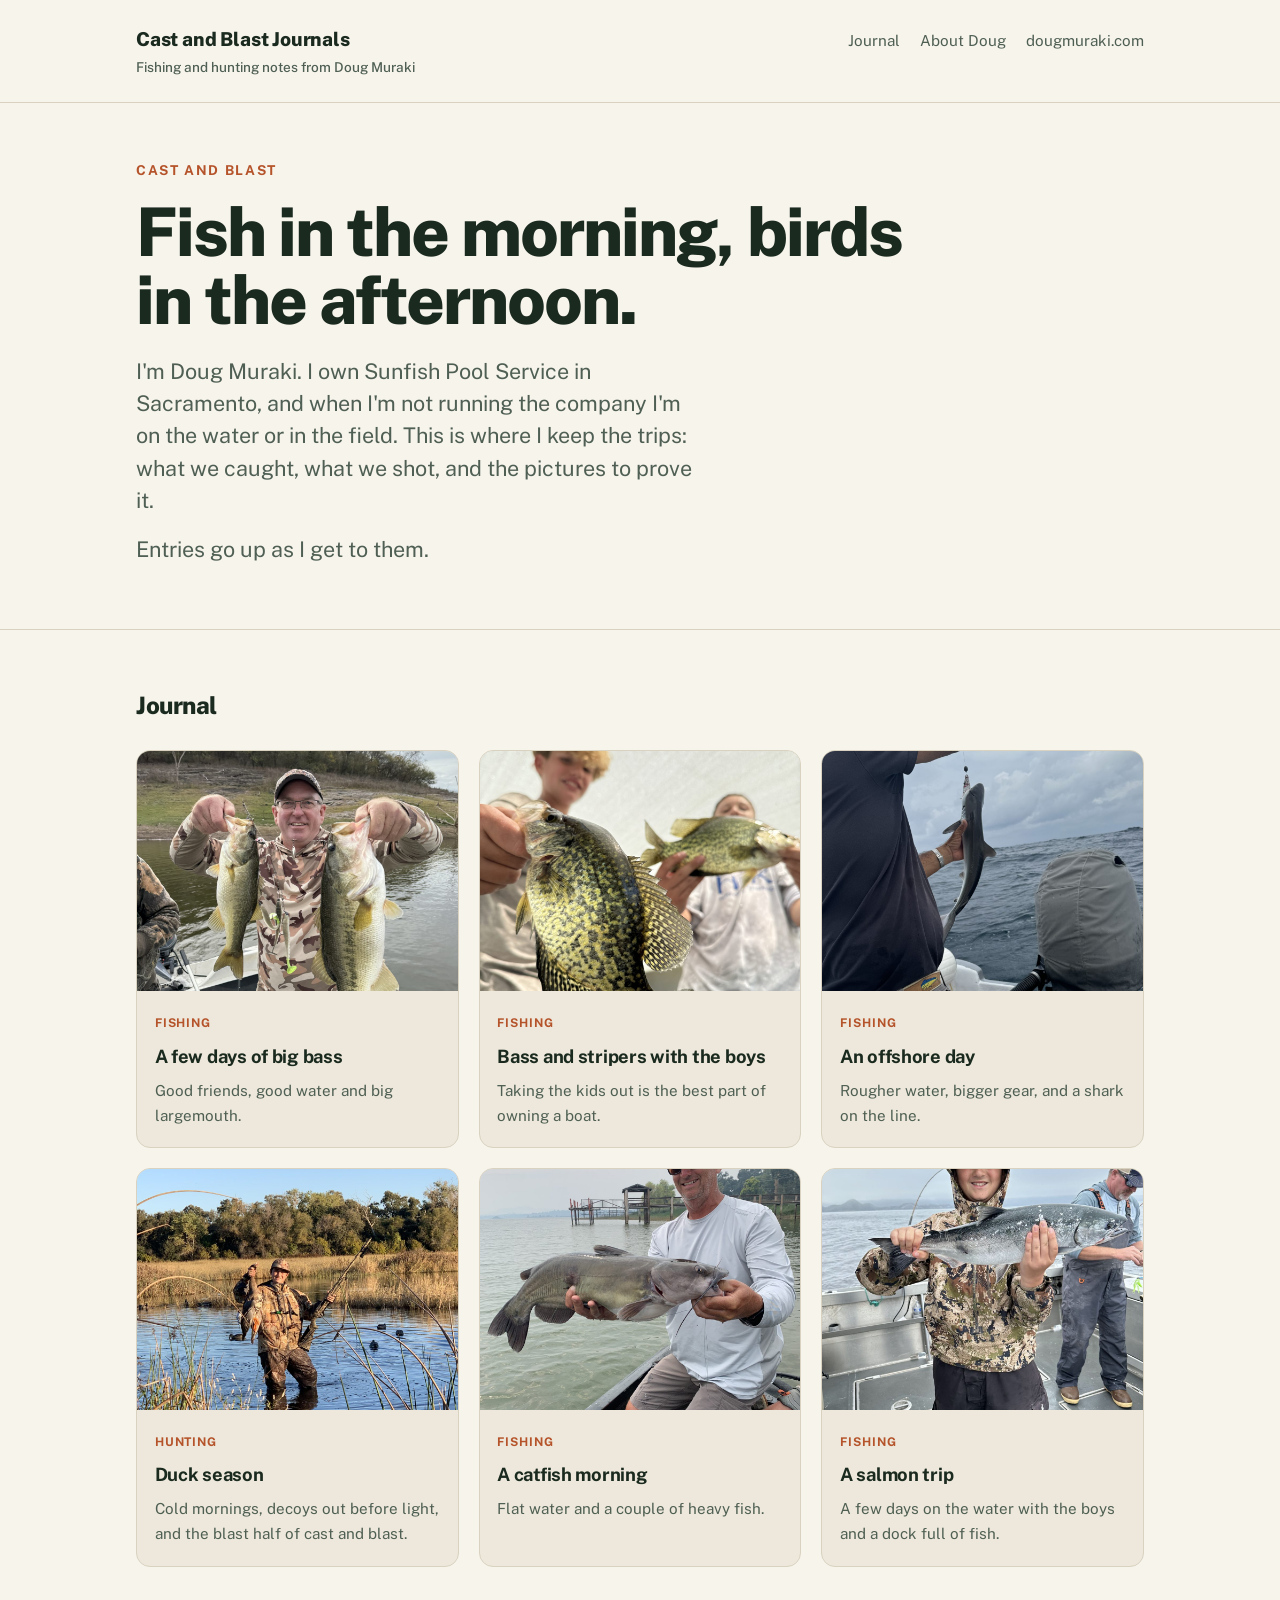
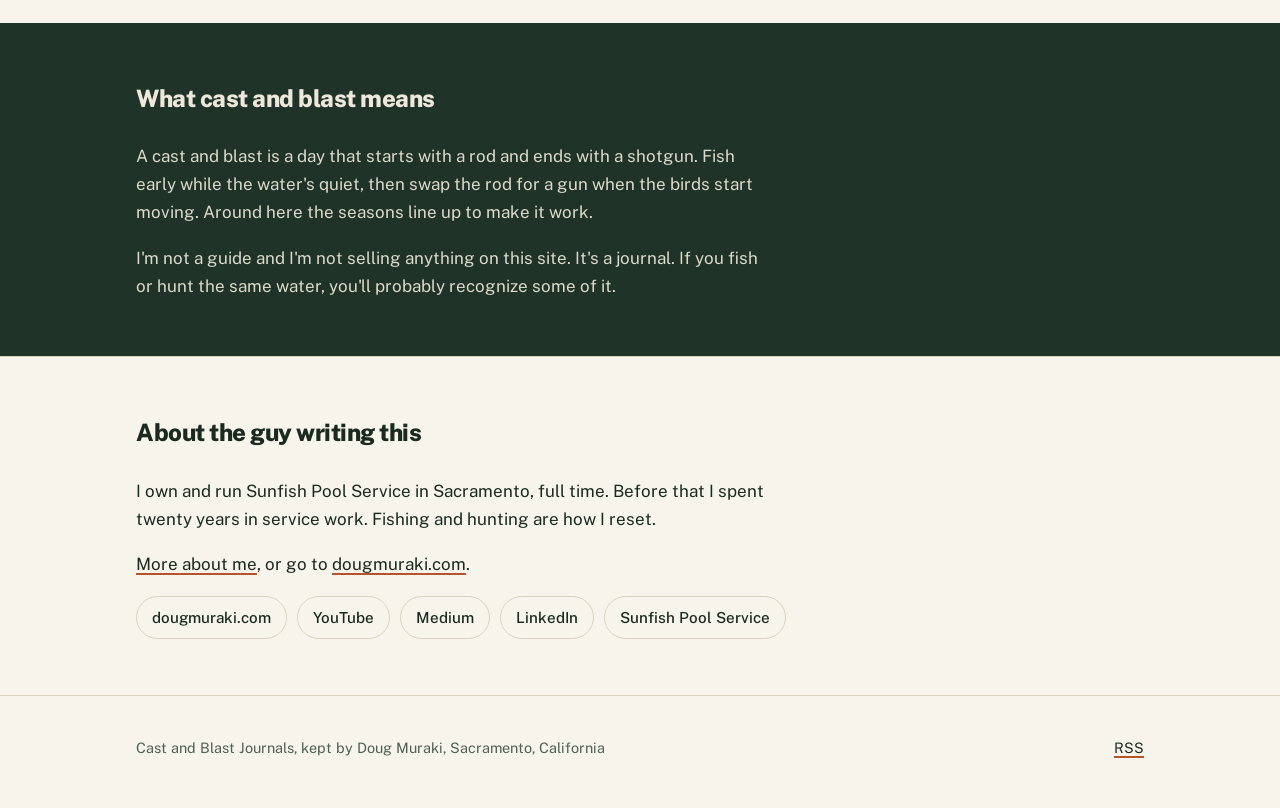
==== index.html @ 119edabe "Add salmon trip to homepage, sitemap and feed" ====
<!DOCTYPE html>
<html lang="en">
<head>
<meta charset="utf-8">
<meta name="viewport" content="width=device-width, initial-scale=1, viewport-fit=cover">
<title>Cast and Blast Journals | Doug Muraki, Sacramento</title>
<meta name="description" content="Doug Muraki's fishing and hunting journal. Trip notes, photos and video from the water and the field, kept by the owner of Sunfish Pool Service in Sacramento, California.">
<link rel="canonical" href="https://cabjournals.com/">
<meta property="og:title" content="Cast and Blast Journals by Doug Muraki">
<meta property="og:description" content="Fishing and hunting trip notes and photos from Doug Muraki of Sacramento, California.">
<meta property="og:type" content="website">
<meta property="og:url" content="https://cabjournals.com/">
<meta property="og:image" content="https://dougmuraki.com/doug-muraki.jpg">
<meta name="twitter:card" content="summary">
<link rel="alternate" type="application/rss+xml" title="Cast and Blast Journals" href="https://cabjournals.com/feed.xml">
<link rel="preconnect" href="https://fonts.googleapis.com">
<link rel="preconnect" href="https://fonts.gstatic.com" crossorigin>
<link href="https://fonts.googleapis.com/css2?family=Public+Sans:wght@400;500;700;800&display=swap" rel="stylesheet">
<link rel="stylesheet" href="/style.css">
<script type="application/ld+json">
{"@context":"https://schema.org","@graph":[
{"@type":"WebSite","@id":"https://cabjournals.com/#website","url":"https://cabjournals.com/","name":"Cast and Blast Journals","alternateName":"CAB Journals","description":"Doug Muraki's fishing and hunting journal.","inLanguage":"en-US","publisher":{"@id":"https://dougmuraki.com/#person"}},
{"@type":"Blog","@id":"https://cabjournals.com/#blog","url":"https://cabjournals.com/","name":"Cast and Blast Journals","description":"Fishing and hunting trip notes, photos and video from Doug Muraki of Sacramento, California.","author":{"@id":"https://dougmuraki.com/#person"},"publisher":{"@id":"https://dougmuraki.com/#person"},"isPartOf":{"@id":"https://cabjournals.com/#website"}},
{"@type":"Person","@id":"https://dougmuraki.com/#person","name":"Doug Muraki","alternateName":"Douglas Muraki","url":"https://dougmuraki.com/","image":"https://dougmuraki.com/doug-muraki.jpg","jobTitle":"Owner","description":"Owner of Sunfish Pool Service in Sacramento, California. Keeps Cast and Blast Journals, a fishing and hunting journal.","worksFor":{"@type":"LocalBusiness","name":"Sunfish Pool Service","url":"https://sunfishswim.com/","telephone":"+1-916-313-8754","address":{"@type":"PostalAddress","addressLocality":"Sacramento","addressRegion":"CA","addressCountry":"US"}},"homeLocation":{"@type":"Place","name":"Sacramento, California"},"sameAs":["https://dougmuraki.com/","https://www.linkedin.com/in/dougmuraki/","https://www.youtube.com/@dougmuraki","https://medium.com/@dougmuraki","https://about.me/dougmuraki","https://gravatar.com/dougmuraki","https://www.alignable.com/sacramento-ca/sunfish-pool-service","https://www.crunchbase.com/person/doug-muraki","https://www.sunfishswim.com/about-doug"]}
]}
</script>
</head>
<body>
<header><div class="wrap"><a class="brand" href="/">Cast and Blast Journals<small>Fishing and hunting notes from Doug Muraki</small></a><nav aria-label="Site"><a href="/#journal">Journal</a><a href="/about.html">About Doug</a><a href="https://dougmuraki.com/">dougmuraki.com</a></nav></div></header>
<main>
<div class="hero"><div class="wrap">
<p class="eyebrow">Cast and blast</p>
<h1>Fish in the morning, birds in the afternoon.</h1>
<p class="lede">I'm Doug Muraki. I own Sunfish Pool Service in Sacramento, and when I'm not running the company I'm on the water or in the field. This is where I keep the trips: what we caught, what we shot, and the pictures to prove it.</p>
<p class="lede">Entries go up as I get to them.</p>
</div></div>

<section id="journal"><div class="wrap">
<h2>Journal</h2>
<ul class="entries" id="entries">
<li><a href="/journal/big-bass-trip.html"><img src="/img/bass-06.jpg" alt="" width="800" height="600" loading="lazy"><div class="card"><span class="tag">Fishing</span><h3>A few days of big bass</h3><p>Good friends, good water and big largemouth.</p></div></a></li>
<li><a href="/journal/the-boys.html"><img src="/img/boys-07.jpg" alt="" width="800" height="600" loading="lazy"><div class="card"><span class="tag">Fishing</span><h3>Bass and stripers with the boys</h3><p>Taking the kids out is the best part of owning a boat.</p></div></a></li>
<li><a href="/journal/offshore.html"><img src="/img/offshore-03.jpg" alt="" width="800" height="600" loading="lazy"><div class="card"><span class="tag">Fishing</span><h3>An offshore day</h3><p>Rougher water, bigger gear, and a shark on the line.</p></div></a></li>
<li><a href="/journal/duck-season.html"><img src="/img/ducks-04.jpg" alt="" width="800" height="600" loading="lazy"><div class="card"><span class="tag">Hunting</span><h3>Duck season</h3><p>Cold mornings, decoys out before light, and the blast half of cast and blast.</p></div></a></li>
<li><a href="/journal/catfish-morning.html"><img src="/img/catfish-02.jpg" alt="" width="800" height="600" loading="lazy"><div class="card"><span class="tag">Fishing</span><h3>A catfish morning</h3><p>Flat water and a couple of heavy fish.</p></div></a></li>
<li><a href="/journal/salmon-trip.html"><img src="/img/salmon-07.jpg" alt="" width="800" height="600" loading="lazy"><div class="card"><span class="tag">Fishing</span><h3>A salmon trip</h3><p>A few days on the water with the boys and a dock full of fish.</p></div></a></li>
</ul>
</div></section>

<section class="band"><div class="wrap body">
<h2>What cast and blast means</h2>
<p>A cast and blast is a day that starts with a rod and ends with a shotgun. Fish early while the water's quiet, then swap the rod for a gun when the birds start moving. Around here the seasons line up to make it work.</p>
<p>I'm not a guide and I'm not selling anything on this site. It's a journal. If you fish or hunt the same water, you'll probably recognize some of it.</p>
</div></section>

<section><div class="wrap body">
<h2>About the guy writing this</h2>
<p>I own and run Sunfish Pool Service in Sacramento, full time. Before that I spent twenty years in service work. Fishing and hunting are how I reset.</p>
<p><a href="/about.html">More about me</a>, or go to <a href="https://dougmuraki.com/">dougmuraki.com</a>.</p>
<ul class="links" aria-label="Doug Muraki elsewhere">
<li><a href="https://dougmuraki.com/" rel="me">dougmuraki.com</a></li>
<li><a href="https://www.youtube.com/@dougmuraki" rel="me">YouTube</a></li>
<li><a href="https://medium.com/@dougmuraki" rel="me">Medium</a></li>
<li><a href="https://www.linkedin.com/in/dougmuraki/" rel="me">LinkedIn</a></li>
<li><a href="https://sunfishswim.com/">Sunfish Pool Service</a></li>
</ul>
</div></section>
</main>
<footer><div class="wrap"><span>Cast and Blast Journals, kept by Doug Muraki, Sacramento, California</span><span><a href="/feed.xml">RSS</a></span></div></footer>
</body>
</html>
---- style.css ----
:root{--ink:#1B2A1F;--ink-soft:#4F5F53;--paper:#F7F4EC;--paper-2:#EDE8DB;--moss:#2F4A3A;--rust:#B5532A;--line:#D9D2C0;--band:#1F3328;--band-ink:#EDE8DB;box-sizing:border-box}
@media (prefers-color-scheme:dark){:root{--ink:#EDE8DB;--ink-soft:#B7B3A4;--paper:#131A15;--paper-2:#1C261F;--line:#2E3B32;--band:#0E1511}}
*,*::before,*::after{box-sizing:inherit}
body{margin:0;background:var(--paper);color:var(--ink);font-family:"Public Sans","Segoe UI",Roboto,system-ui,sans-serif;font-size:1.0625rem;line-height:1.65}
a{color:var(--ink);text-decoration-color:var(--rust);text-decoration-thickness:2px;text-underline-offset:3px}
a:hover{color:var(--rust)}
a:focus-visible{outline:3px solid var(--rust);outline-offset:3px}
img{max-width:100%;display:block;height:auto}
.wrap{max-width:66rem;margin:0 auto;padding:0 1.5rem}
header{padding:1.5rem 0;border-bottom:1px solid var(--line)}
header .wrap{display:flex;justify-content:space-between;align-items:baseline;gap:1rem;flex-wrap:wrap}
.brand{font-weight:800;font-size:1.2rem;text-decoration:none;letter-spacing:-0.01em}
.brand small{display:block;font-weight:500;font-size:0.85rem;color:var(--ink-soft);letter-spacing:0}
nav a{margin-left:1.25rem;text-decoration:none;color:var(--ink-soft);font-size:0.95rem}
nav a:first-child{margin-left:0}
.hero{padding:3.5rem 0 3rem}
.eyebrow{font-size:0.85rem;font-weight:700;letter-spacing:0.12em;text-transform:uppercase;color:var(--rust);margin:0 0 1rem}
h1{font-size:clamp(2.2rem,5.6vw,4.2rem);line-height:1.02;letter-spacing:-0.03em;font-weight:800;margin:0 0 1.25rem;max-width:18ch}
.lede{font-size:clamp(1.1rem,1.9vw,1.35rem);line-height:1.5;margin:0 0 1rem;max-width:44ch;color:var(--ink-soft)}
section{padding:3.5rem 0;border-top:1px solid var(--line)}
h2{font-size:1.5rem;font-weight:800;margin:0 0 1.5rem;letter-spacing:-0.02em}
.body p{margin:0 0 1.1rem;max-width:64ch}
.body p:last-child{margin-bottom:0}
.entries{list-style:none;padding:0;margin:0;display:grid;gap:1.25rem;grid-template-columns:repeat(auto-fill,minmax(17rem,1fr))}
.entries li{border:1px solid var(--line);border-radius:14px;overflow:hidden;background:var(--paper-2)}
.entries a{display:block;text-decoration:none;height:100%}
.entries img{aspect-ratio:4/3;object-fit:cover;width:100%}
.entries .card{padding:1rem 1.1rem 1.2rem}
.entries time{font-size:0.85rem;color:var(--ink-soft);display:block;margin-bottom:0.3rem}
.entries h3{margin:0 0 0.35rem;font-size:1.15rem;letter-spacing:-0.015em}
.entries p{margin:0;font-size:0.95rem;color:var(--ink-soft)}
.tag{display:inline-block;font-size:0.75rem;font-weight:700;letter-spacing:0.08em;text-transform:uppercase;color:var(--rust);margin-bottom:0.5rem}
.band{background:var(--band);color:var(--band-ink);border-top:0}
.band h2{color:var(--band-ink)}
.band p{color:var(--band-ink);opacity:.92}
.links{display:flex;flex-wrap:wrap;gap:0.6rem;list-style:none;padding:0;margin:1rem 0 0}
.links a{display:inline-block;padding:0.5rem 0.95rem;border:1px solid var(--line);border-radius:999px;text-decoration:none;font-weight:500;font-size:0.95rem}
.links a:hover{border-color:var(--rust)}
article.entry{padding:3rem 0}
article.entry .meta{color:var(--ink-soft);font-size:0.95rem;margin:0 0 1.5rem}
article.entry h1{font-size:clamp(2rem,4.5vw,3.2rem)}
.photos{display:grid;gap:0.75rem;grid-template-columns:repeat(auto-fill,minmax(16rem,1fr));margin:2rem 0}
.photos figure{margin:0}
.photos img{border-radius:10px;aspect-ratio:4/3;object-fit:cover;width:100%}
.photos figcaption{font-size:0.85rem;color:var(--ink-soft);margin-top:0.35rem}
.photos .tall img{aspect-ratio:3/4}
.byline{display:flex;align-items:center;gap:0.8rem;margin:2.5rem 0 0;padding-top:1.5rem;border-top:1px solid var(--line);font-size:0.95rem;color:var(--ink-soft)}
.byline img{width:48px;height:48px;border-radius:50%;object-fit:cover}
.pager{display:flex;justify-content:space-between;gap:1rem;margin-top:2rem;font-size:0.95rem}
footer{padding:2.5rem 0 3rem;border-top:1px solid var(--line);color:var(--ink-soft);font-size:0.9rem}
footer .wrap{display:flex;justify-content:space-between;gap:1rem;flex-wrap:wrap}
@media (max-width:48rem){nav a{margin-left:1rem}}
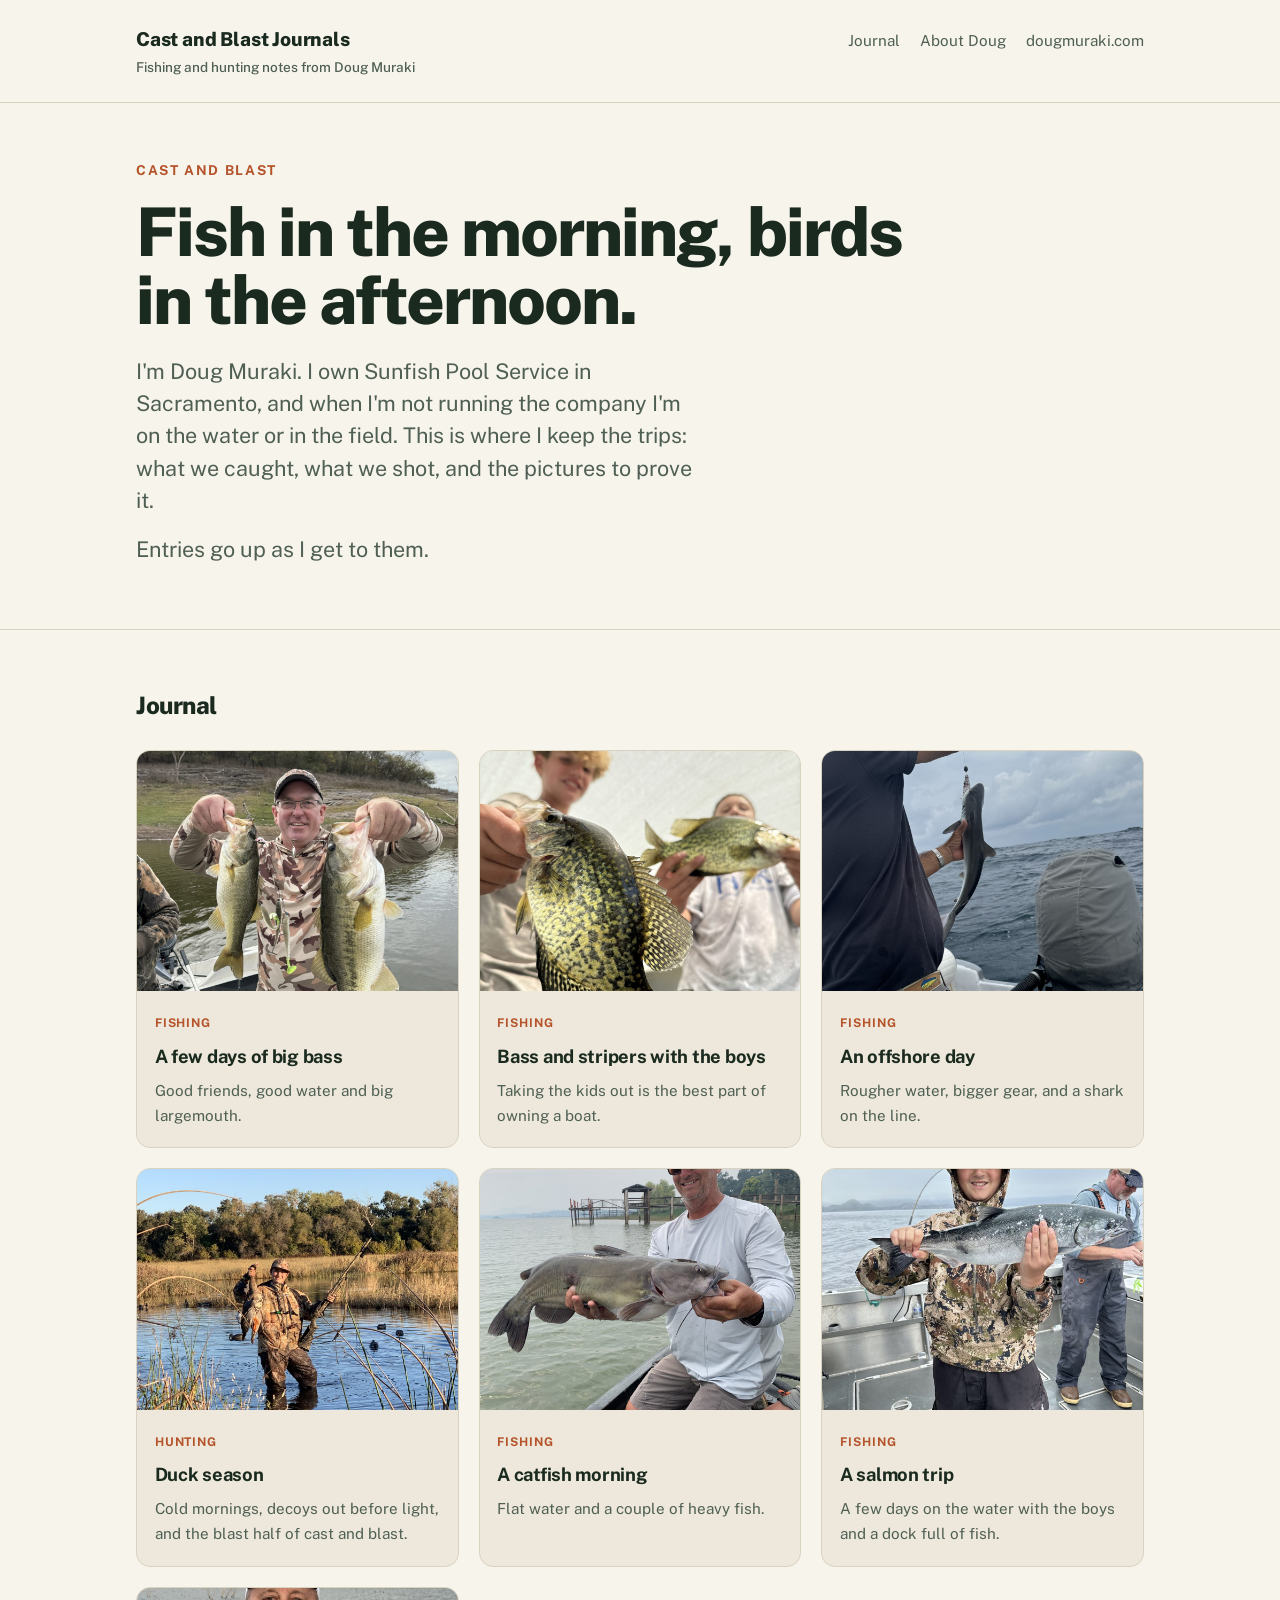
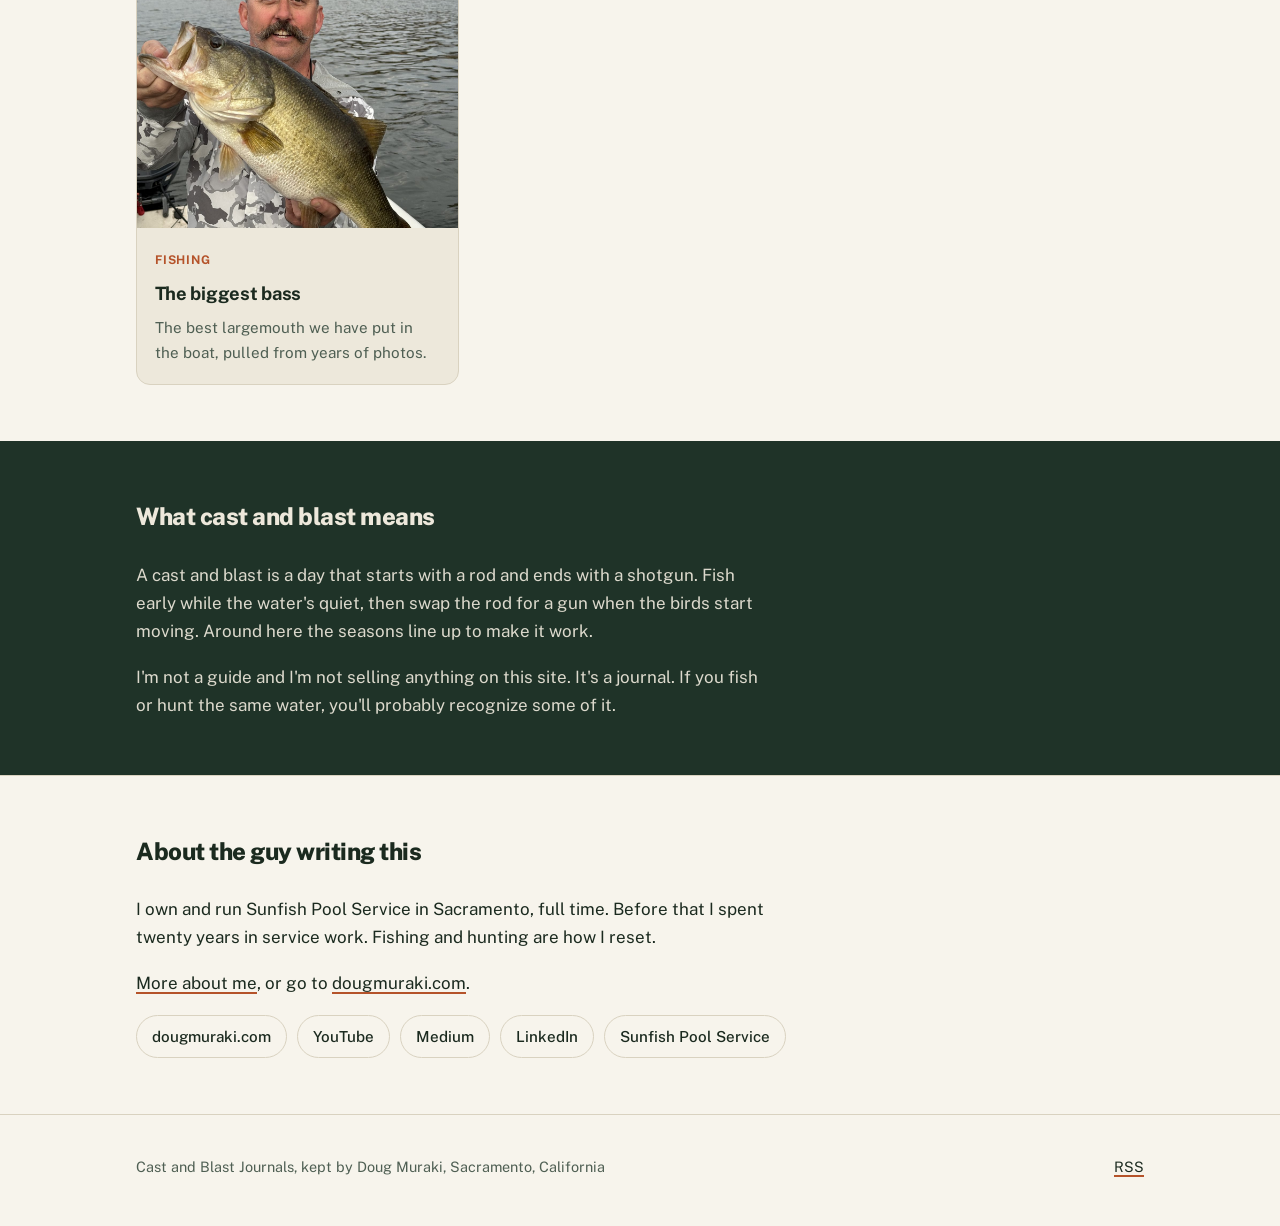
==== commit fa09ccb1: "Add biggest bass to homepage, sitemap and feed" ====
--- a/index.html
+++ b/index.html
@@ -44,6 +44,7 @@
 <li><a href="/journal/duck-season.html"><img src="/img/ducks-04.jpg" alt="" width="800" height="600" loading="lazy"><div class="card"><span class="tag">Hunting</span><h3>Duck season</h3><p>Cold mornings, decoys out before light, and the blast half of cast and blast.</p></div></a></li>
 <li><a href="/journal/catfish-morning.html"><img src="/img/catfish-02.jpg" alt="" width="800" height="600" loading="lazy"><div class="card"><span class="tag">Fishing</span><h3>A catfish morning</h3><p>Flat water and a couple of heavy fish.</p></div></a></li>
 <li><a href="/journal/salmon-trip.html"><img src="/img/salmon-07.jpg" alt="" width="800" height="600" loading="lazy"><div class="card"><span class="tag">Fishing</span><h3>A salmon trip</h3><p>A few days on the water with the boys and a dock full of fish.</p></div></a></li>
+<li><a href="/journal/biggest-bass.html"><img src="/img/bigbass-01.jpg" alt="" width="800" height="600" loading="lazy"><div class="card"><span class="tag">Fishing</span><h3>The biggest bass</h3><p>The best largemouth we have put in the boat, pulled from years of photos.</p></div></a></li>
 </ul>
 </div></section>
 
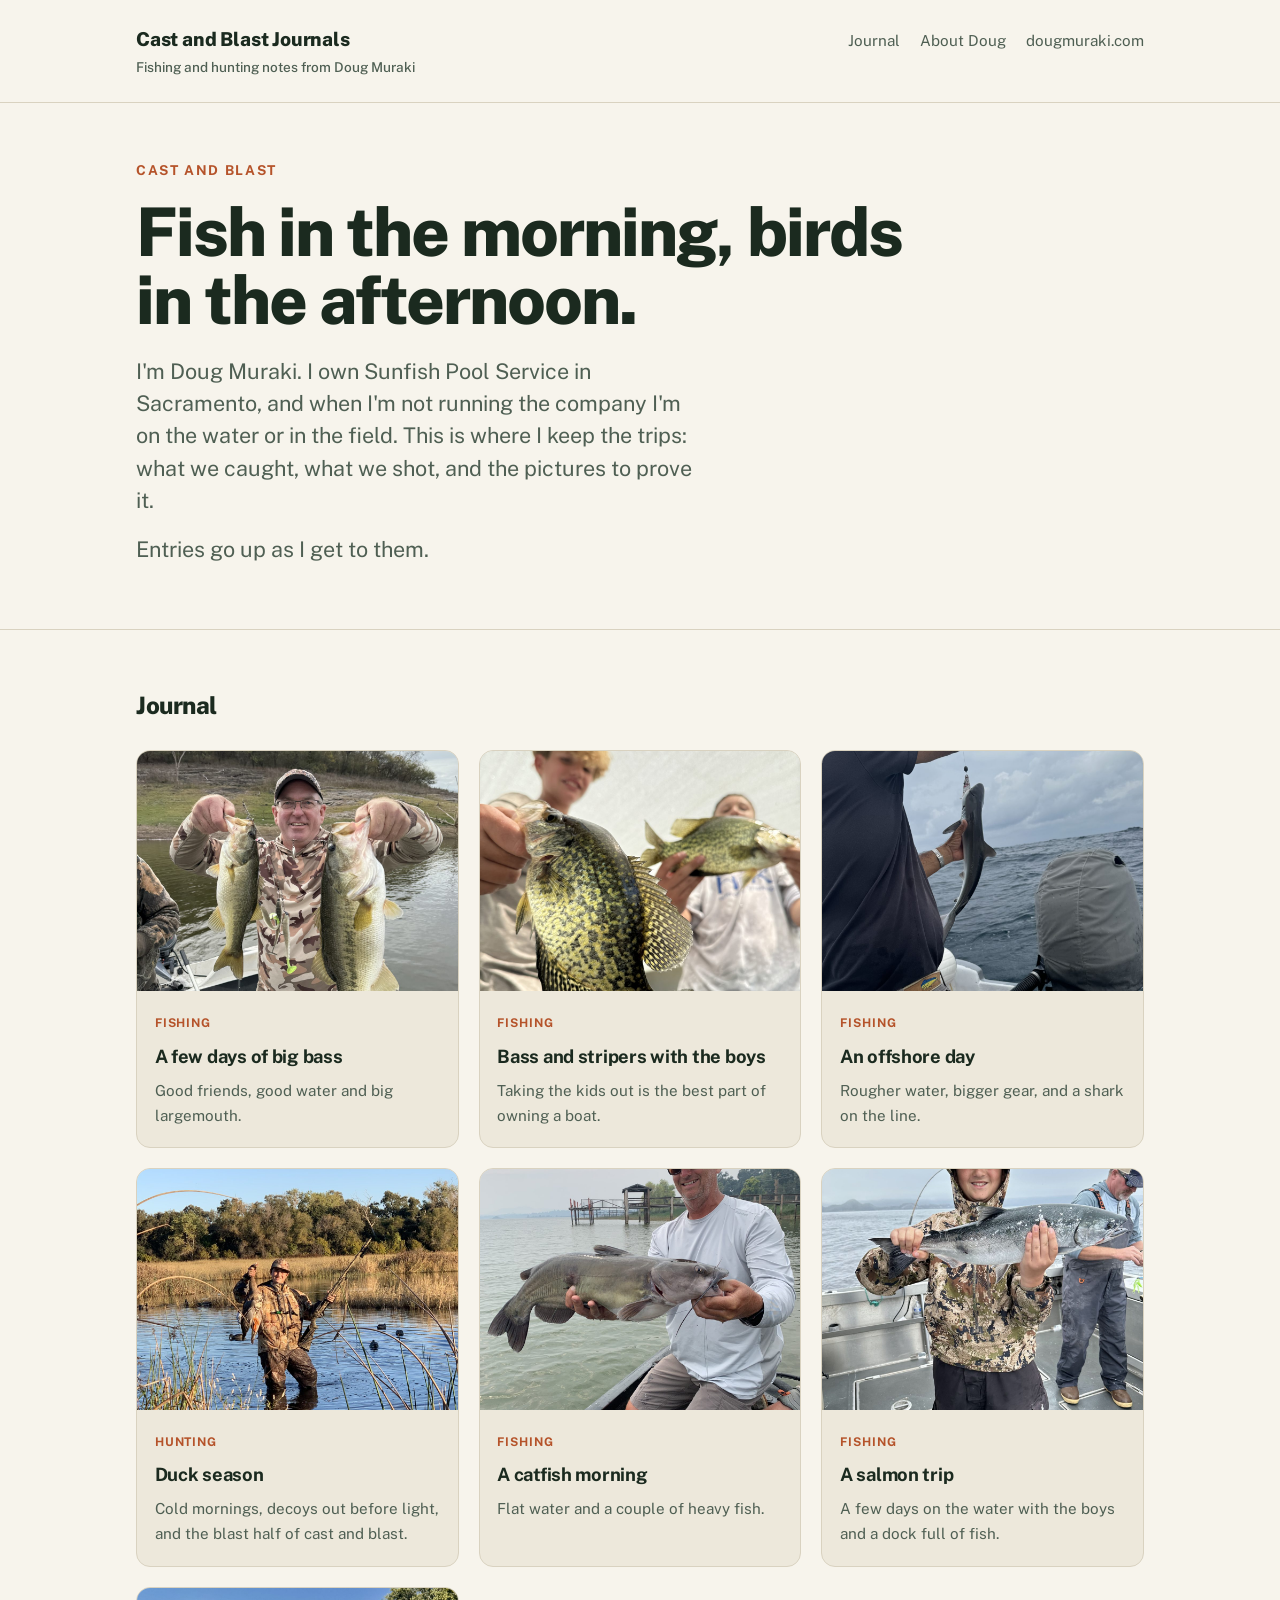
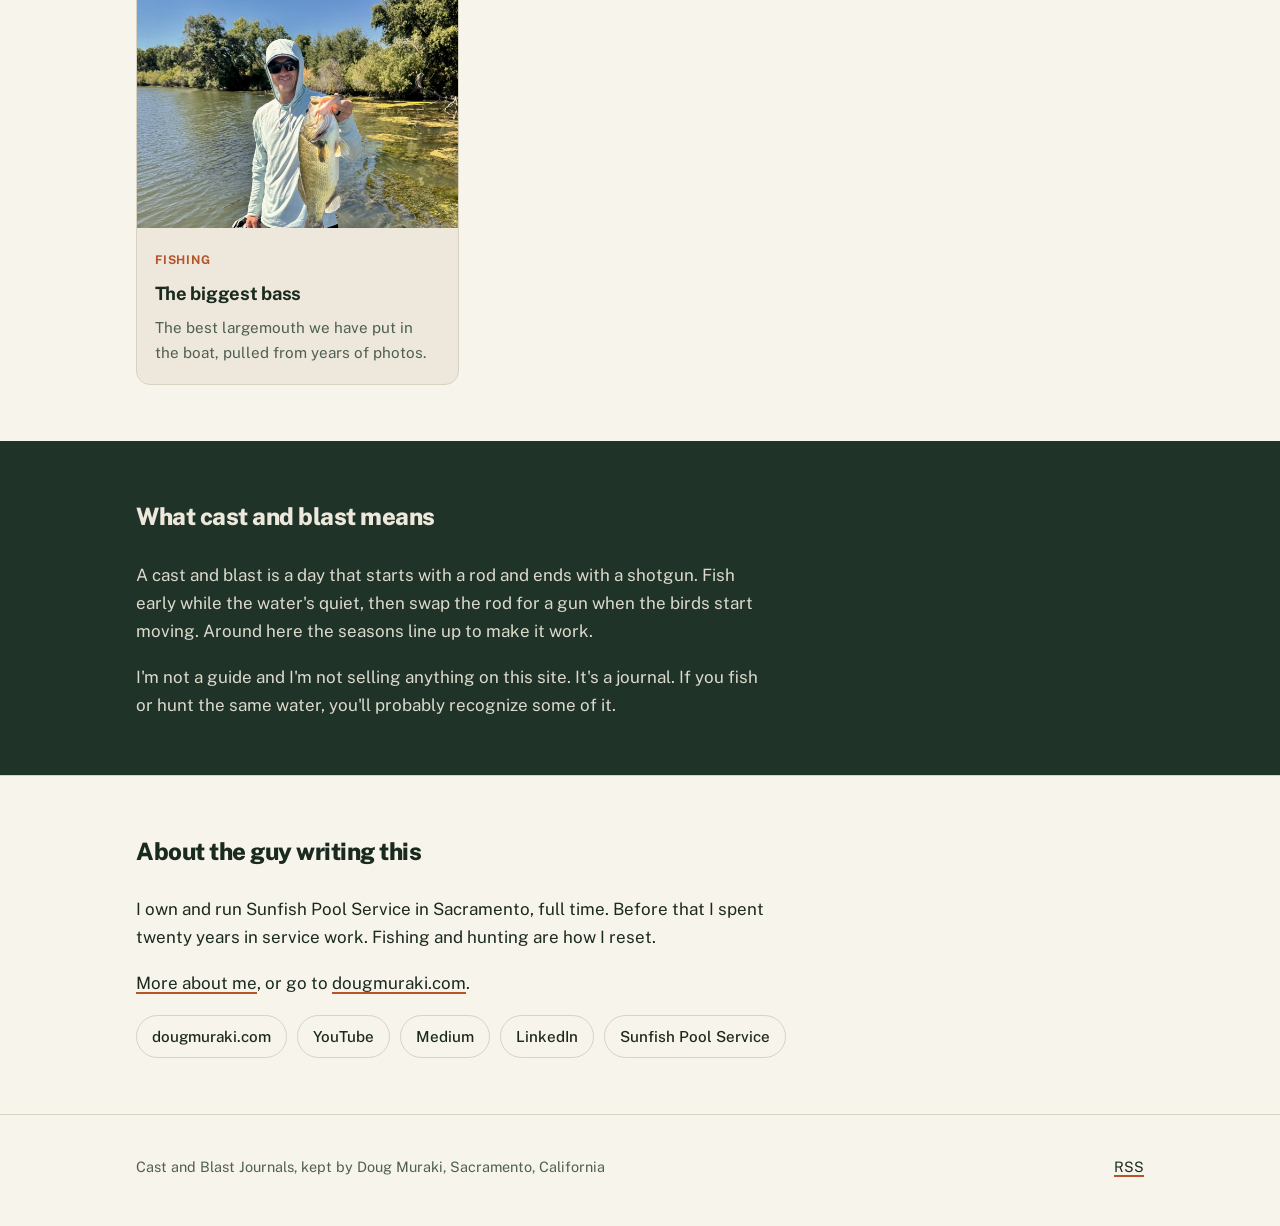
==== commit 81ed9d51: "Homepage: new biggest bass card photo" ====
--- a/index.html
+++ b/index.html
@@ -44,7 +44,7 @@
 <li><a href="/journal/duck-season.html"><img src="/img/ducks-04.jpg" alt="" width="800" height="600" loading="lazy"><div class="card"><span class="tag">Hunting</span><h3>Duck season</h3><p>Cold mornings, decoys out before light, and the blast half of cast and blast.</p></div></a></li>
 <li><a href="/journal/catfish-morning.html"><img src="/img/catfish-02.jpg" alt="" width="800" height="600" loading="lazy"><div class="card"><span class="tag">Fishing</span><h3>A catfish morning</h3><p>Flat water and a couple of heavy fish.</p></div></a></li>
 <li><a href="/journal/salmon-trip.html"><img src="/img/salmon-07.jpg" alt="" width="800" height="600" loading="lazy"><div class="card"><span class="tag">Fishing</span><h3>A salmon trip</h3><p>A few days on the water with the boys and a dock full of fish.</p></div></a></li>
-<li><a href="/journal/biggest-bass.html"><img src="/img/bigbass-01.jpg" alt="" width="800" height="600" loading="lazy"><div class="card"><span class="tag">Fishing</span><h3>The biggest bass</h3><p>The best largemouth we have put in the boat, pulled from years of photos.</p></div></a></li>
+<li><a href="/journal/biggest-bass.html"><img src="/img/bigbass-00.jpg" alt="" width="800" height="600" loading="lazy" style="object-position:50% 38%"><div class="card"><span class="tag">Fishing</span><h3>The biggest bass</h3><p>The best largemouth we have put in the boat, pulled from years of photos.</p></div></a></li>
 </ul>
 </div></section>
 
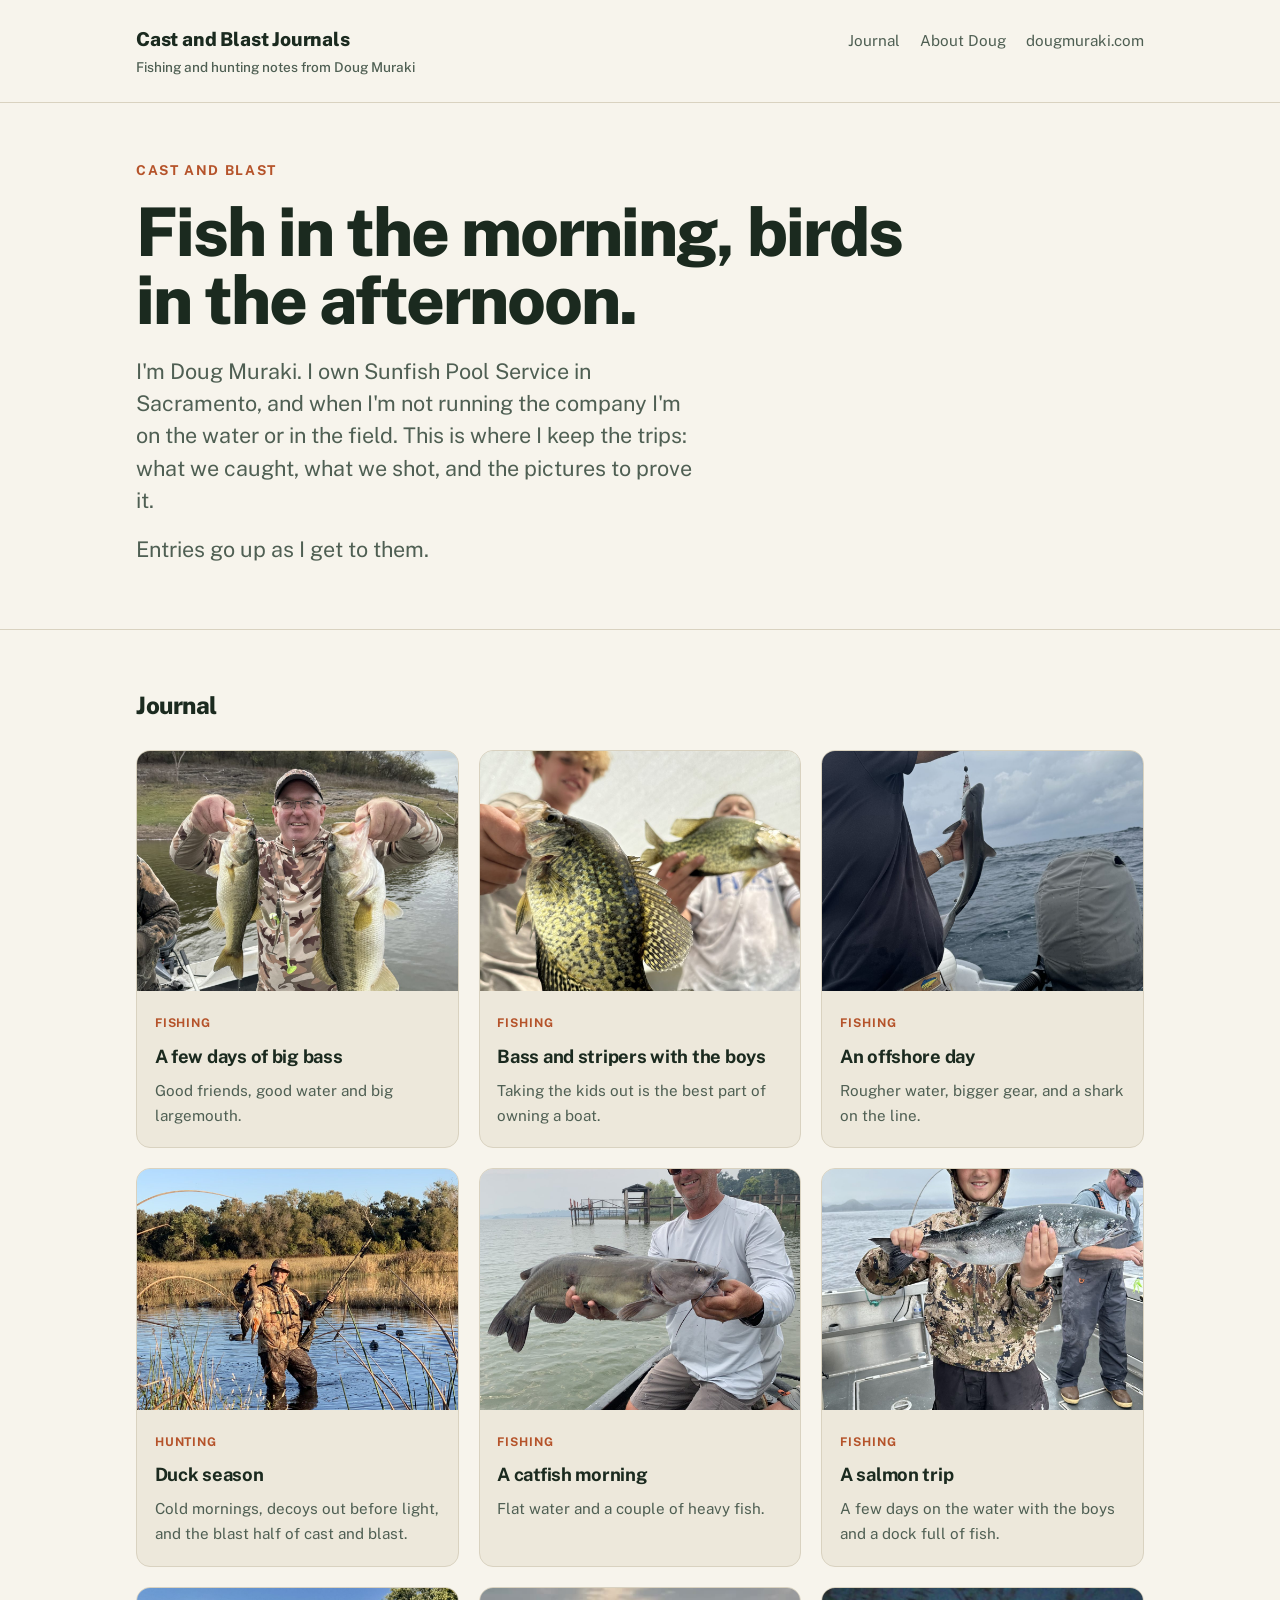
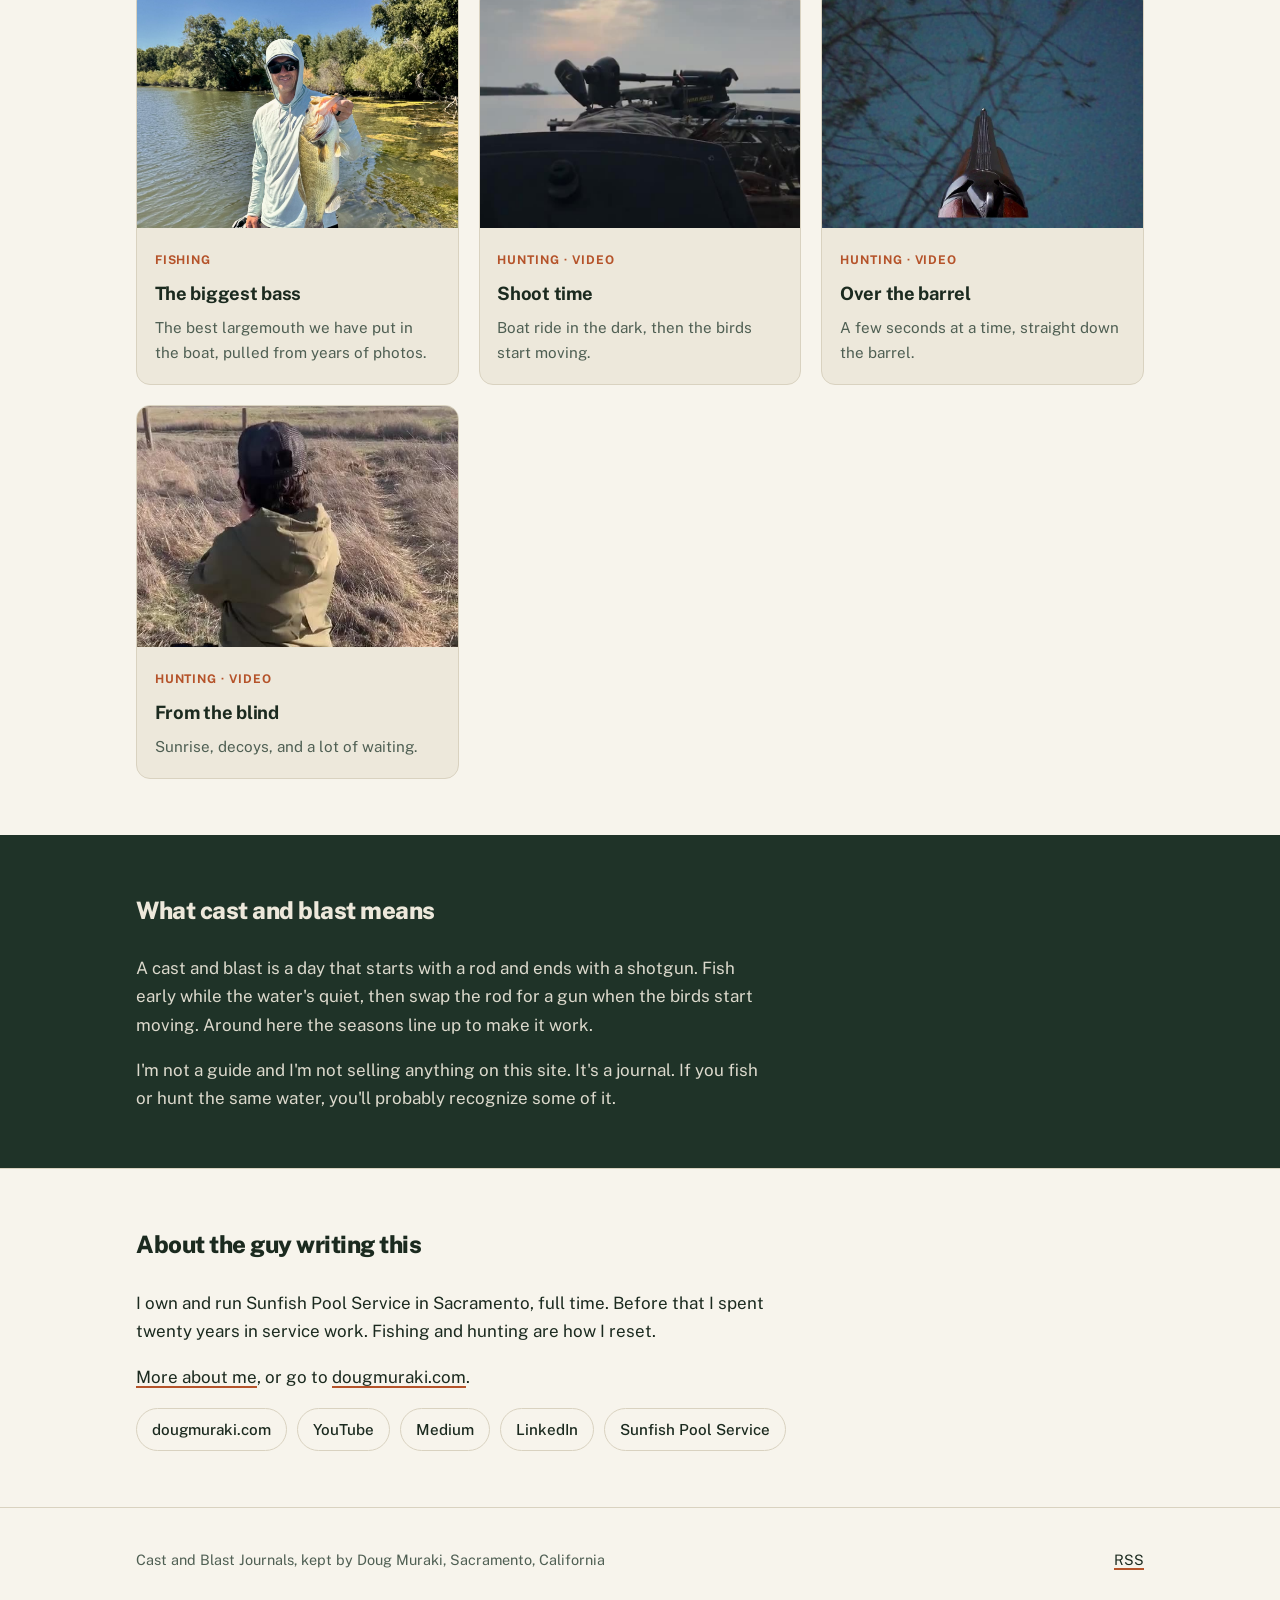
==== commit 74b184b5: "Add files via upload" ====
--- a/index.html
+++ b/index.html
@@ -45,6 +45,12 @@
 <li><a href="/journal/catfish-morning.html"><img src="/img/catfish-02.jpg" alt="" width="800" height="600" loading="lazy"><div class="card"><span class="tag">Fishing</span><h3>A catfish morning</h3><p>Flat water and a couple of heavy fish.</p></div></a></li>
 <li><a href="/journal/salmon-trip.html"><img src="/img/salmon-07.jpg" alt="" width="800" height="600" loading="lazy"><div class="card"><span class="tag">Fishing</span><h3>A salmon trip</h3><p>A few days on the water with the boys and a dock full of fish.</p></div></a></li>
 <li><a href="/journal/biggest-bass.html"><img src="/img/bigbass-00.jpg" alt="" width="800" height="600" loading="lazy" style="object-position:50% 38%"><div class="card"><span class="tag">Fishing</span><h3>The biggest bass</h3><p>The best largemouth we have put in the boat, pulled from years of photos.</p></div></a></li>
+<li><a href="/journal/shoot-time.html"><img src="/video/hunt-06.jpg" alt="" width="800" height="600" loading="lazy"><div class="card"><span class="tag">Hunting · Video</span><h3>Shoot time</h3><p>Boat ride in the dark, then the birds start moving.</p></div></a>
+</li>
+<li><a href="/journal/over-the-barrel.html"><img src="/video/hunt-01.jpg" alt="" width="800" height="600" loading="lazy"><div class="card"><span class="tag">Hunting · Video</span><h3>Over the barrel</h3><p>A few seconds at a time, straight down the barrel.</p></div></a>
+</li>
+<li><a href="/journal/from-the-blind.html"><img src="/video/hunt-09.jpg" alt="" width="800" height="600" loading="lazy"><div class="card"><span class="tag">Hunting · Video</span><h3>From the blind</h3><p>Sunrise, decoys, and a lot of waiting.</p></div></a>
+</li>
 </ul>
 </div></section>
 
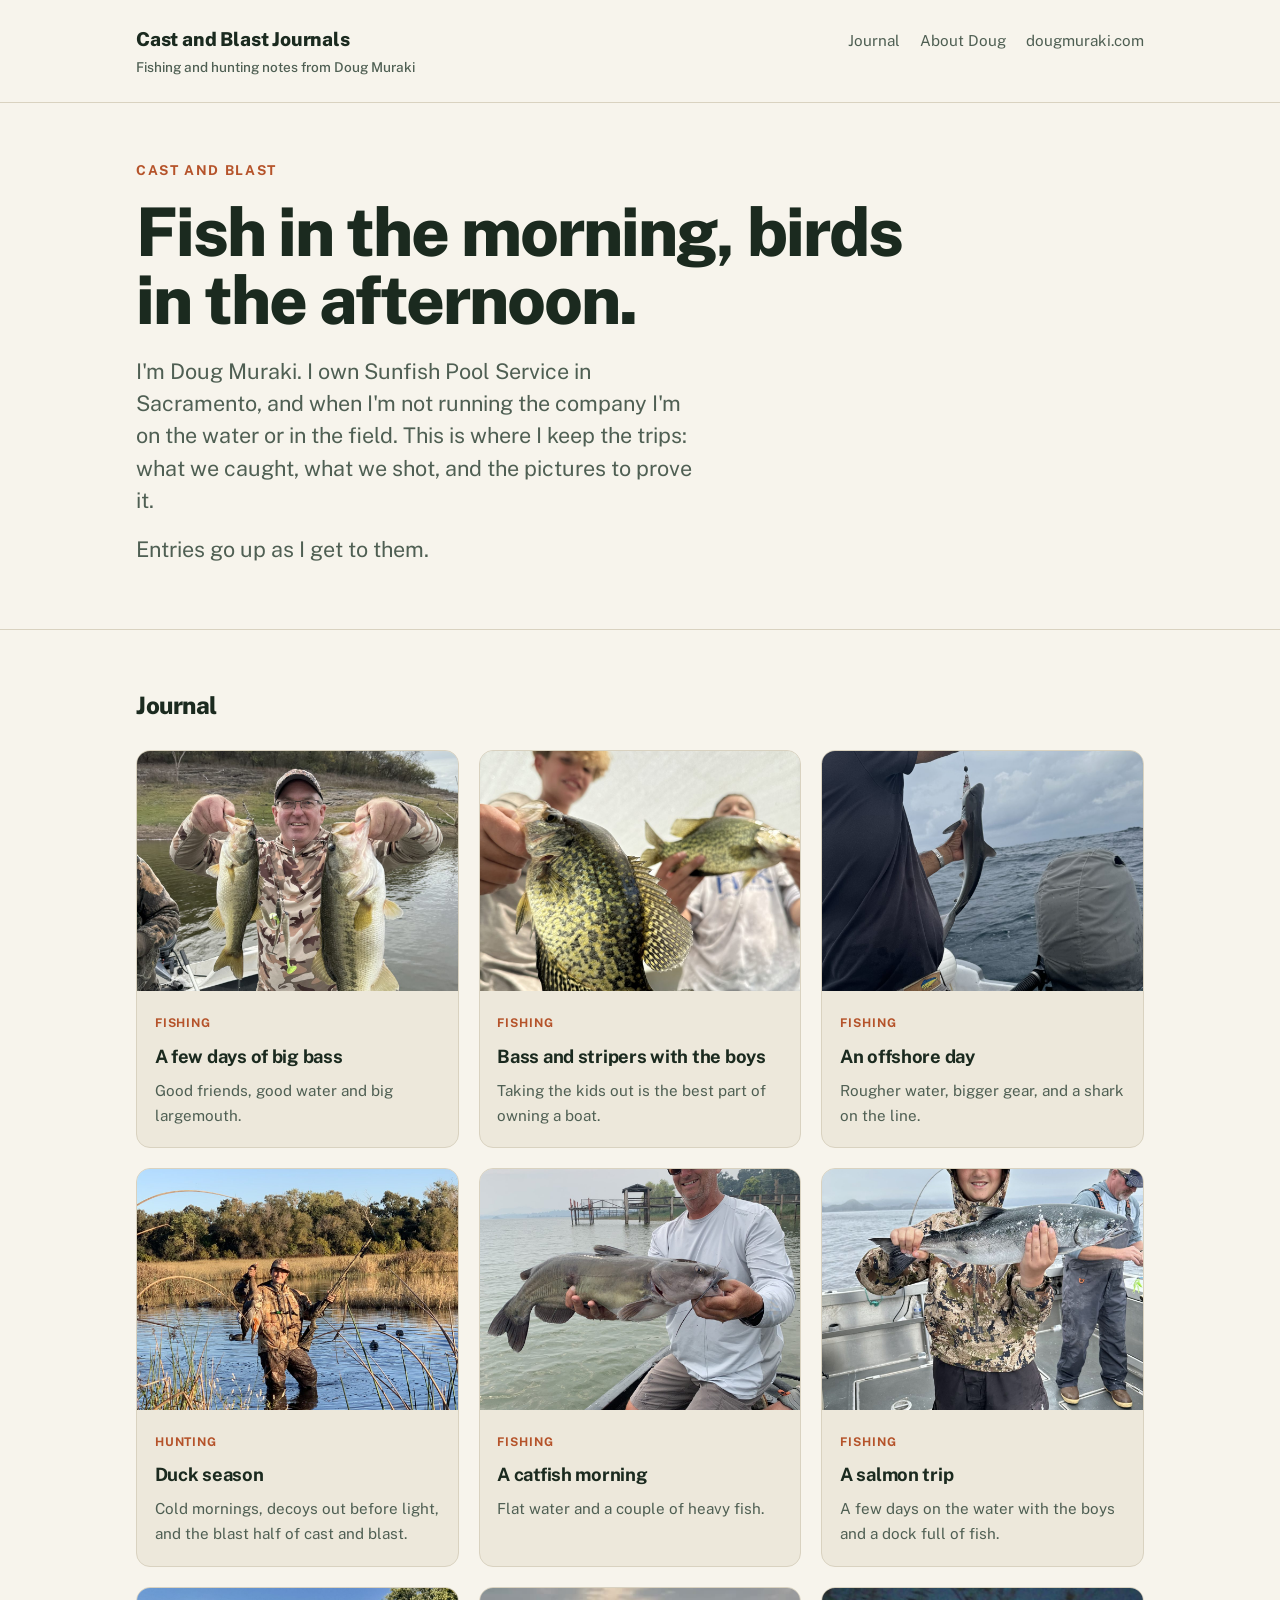
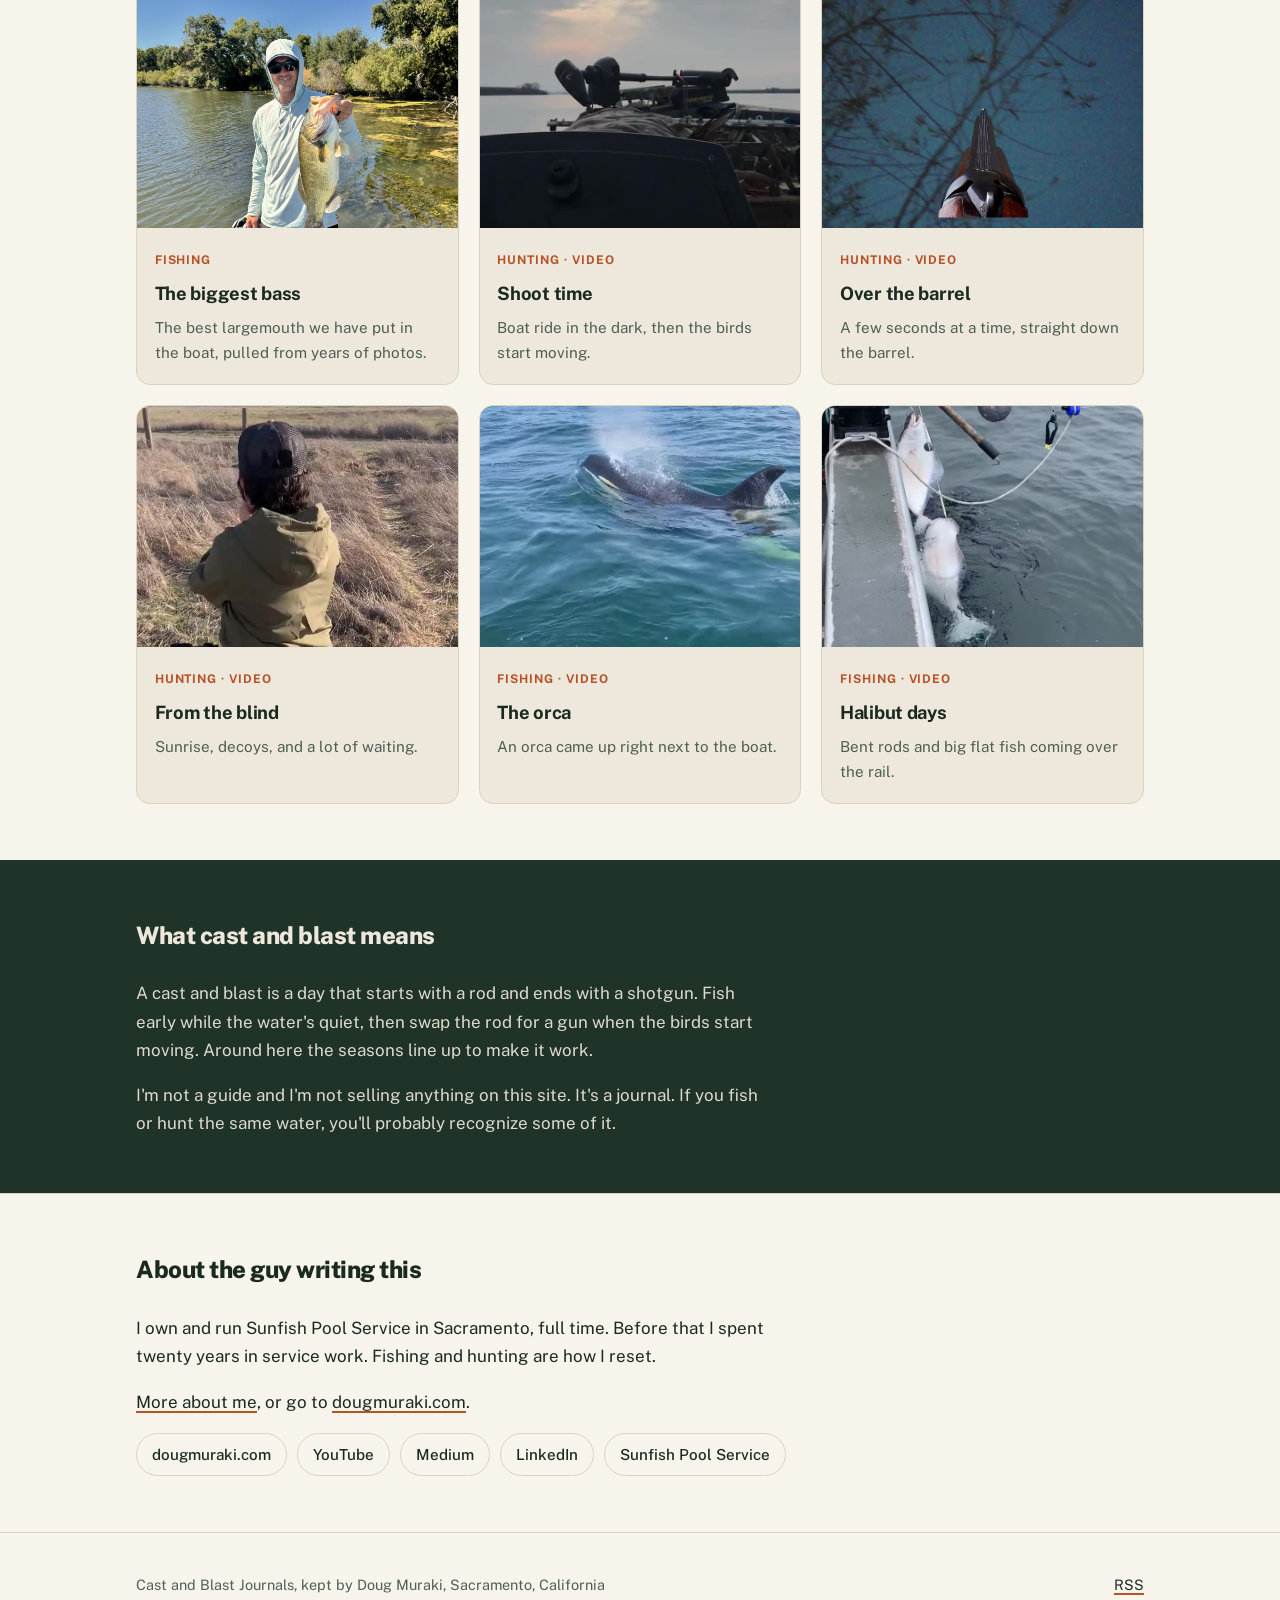
==== commit 09adc96a: "Add orca and halibut cards, sitemap and feed entries" ====
--- a/index.html
+++ b/index.html
@@ -3,7 +3,7 @@
 <head>
 <meta charset="utf-8">
 <meta name="viewport" content="width=device-width, initial-scale=1, viewport-fit=cover">
-<title>Cast and Blast Journals | Doug Muraki, Sacramento</title>
+<title>Doug Muraki's Cast and Blast Journals | Fishing and Hunting Journal</title>
 <meta name="description" content="Doug Muraki's fishing and hunting journal. Trip notes, photos and video from the water and the field, kept by the owner of Sunfish Pool Service in Sacramento, California.">
 <link rel="canonical" href="https://cabjournals.com/">
 <meta property="og:title" content="Cast and Blast Journals by Doug Muraki">
@@ -38,18 +38,22 @@
 <section id="journal"><div class="wrap">
 <h2>Journal</h2>
 <ul class="entries" id="entries">
-<li><a href="/journal/big-bass-trip.html"><img src="/img/bass-06.jpg" alt="" width="800" height="600" loading="lazy"><div class="card"><span class="tag">Fishing</span><h3>A few days of big bass</h3><p>Good friends, good water and big largemouth.</p></div></a></li>
-<li><a href="/journal/the-boys.html"><img src="/img/boys-07.jpg" alt="" width="800" height="600" loading="lazy"><div class="card"><span class="tag">Fishing</span><h3>Bass and stripers with the boys</h3><p>Taking the kids out is the best part of owning a boat.</p></div></a></li>
-<li><a href="/journal/offshore.html"><img src="/img/offshore-03.jpg" alt="" width="800" height="600" loading="lazy"><div class="card"><span class="tag">Fishing</span><h3>An offshore day</h3><p>Rougher water, bigger gear, and a shark on the line.</p></div></a></li>
-<li><a href="/journal/duck-season.html"><img src="/img/ducks-04.jpg" alt="" width="800" height="600" loading="lazy"><div class="card"><span class="tag">Hunting</span><h3>Duck season</h3><p>Cold mornings, decoys out before light, and the blast half of cast and blast.</p></div></a></li>
-<li><a href="/journal/catfish-morning.html"><img src="/img/catfish-02.jpg" alt="" width="800" height="600" loading="lazy"><div class="card"><span class="tag">Fishing</span><h3>A catfish morning</h3><p>Flat water and a couple of heavy fish.</p></div></a></li>
-<li><a href="/journal/salmon-trip.html"><img src="/img/salmon-07.jpg" alt="" width="800" height="600" loading="lazy"><div class="card"><span class="tag">Fishing</span><h3>A salmon trip</h3><p>A few days on the water with the boys and a dock full of fish.</p></div></a></li>
-<li><a href="/journal/biggest-bass.html"><img src="/img/bigbass-00.jpg" alt="" width="800" height="600" loading="lazy" style="object-position:50% 38%"><div class="card"><span class="tag">Fishing</span><h3>The biggest bass</h3><p>The best largemouth we have put in the boat, pulled from years of photos.</p></div></a></li>
-<li><a href="/journal/shoot-time.html"><img src="/video/hunt-06.jpg" alt="" width="800" height="600" loading="lazy"><div class="card"><span class="tag">Hunting · Video</span><h3>Shoot time</h3><p>Boat ride in the dark, then the birds start moving.</p></div></a>
+<li><a href="/journal/big-bass-trip.html"><img src="/img/bass-06.jpg" alt="Photo from Doug Muraki's fishing and hunting journal" width="800" height="600" loading="lazy"><div class="card"><span class="tag">Fishing</span><h3>A few days of big bass</h3><p>Good friends, good water and big largemouth.</p></div></a></li>
+<li><a href="/journal/the-boys.html"><img src="/img/boys-07.jpg" alt="Photo from Doug Muraki's fishing and hunting journal" width="800" height="600" loading="lazy"><div class="card"><span class="tag">Fishing</span><h3>Bass and stripers with the boys</h3><p>Taking the kids out is the best part of owning a boat.</p></div></a></li>
+<li><a href="/journal/offshore.html"><img src="/img/offshore-03.jpg" alt="Photo from Doug Muraki's fishing and hunting journal" width="800" height="600" loading="lazy"><div class="card"><span class="tag">Fishing</span><h3>An offshore day</h3><p>Rougher water, bigger gear, and a shark on the line.</p></div></a></li>
+<li><a href="/journal/duck-season.html"><img src="/img/ducks-04.jpg" alt="Photo from Doug Muraki's fishing and hunting journal" width="800" height="600" loading="lazy"><div class="card"><span class="tag">Hunting</span><h3>Duck season</h3><p>Cold mornings, decoys out before light, and the blast half of cast and blast.</p></div></a></li>
+<li><a href="/journal/catfish-morning.html"><img src="/img/catfish-02.jpg" alt="Photo from Doug Muraki's fishing and hunting journal" width="800" height="600" loading="lazy"><div class="card"><span class="tag">Fishing</span><h3>A catfish morning</h3><p>Flat water and a couple of heavy fish.</p></div></a></li>
+<li><a href="/journal/salmon-trip.html"><img src="/img/salmon-07.jpg" alt="Photo from Doug Muraki's fishing and hunting journal" width="800" height="600" loading="lazy"><div class="card"><span class="tag">Fishing</span><h3>A salmon trip</h3><p>A few days on the water with the boys and a dock full of fish.</p></div></a></li>
+<li><a href="/journal/biggest-bass.html"><img src="/img/bigbass-00.jpg" alt="Photo from Doug Muraki's fishing and hunting journal" width="800" height="600" loading="lazy" style="object-position:50% 38%"><div class="card"><span class="tag">Fishing</span><h3>The biggest bass</h3><p>The best largemouth we have put in the boat, pulled from years of photos.</p></div></a></li>
+<li><a href="/journal/shoot-time.html"><img src="/video/hunt-06.jpg" alt="Photo from Doug Muraki's fishing and hunting journal" width="800" height="600" loading="lazy"><div class="card"><span class="tag">Hunting · Video</span><h3>Shoot time</h3><p>Boat ride in the dark, then the birds start moving.</p></div></a>
 </li>
-<li><a href="/journal/over-the-barrel.html"><img src="/video/hunt-01.jpg" alt="" width="800" height="600" loading="lazy"><div class="card"><span class="tag">Hunting · Video</span><h3>Over the barrel</h3><p>A few seconds at a time, straight down the barrel.</p></div></a>
+<li><a href="/journal/over-the-barrel.html"><img src="/video/hunt-01.jpg" alt="Photo from Doug Muraki's fishing and hunting journal" width="800" height="600" loading="lazy"><div class="card"><span class="tag">Hunting · Video</span><h3>Over the barrel</h3><p>A few seconds at a time, straight down the barrel.</p></div></a>
 </li>
-<li><a href="/journal/from-the-blind.html"><img src="/video/hunt-09.jpg" alt="" width="800" height="600" loading="lazy"><div class="card"><span class="tag">Hunting · Video</span><h3>From the blind</h3><p>Sunrise, decoys, and a lot of waiting.</p></div></a>
+<li><a href="/journal/from-the-blind.html"><img src="/video/hunt-09.jpg" alt="Photo from Doug Muraki's fishing and hunting journal" width="800" height="600" loading="lazy"><div class="card"><span class="tag">Hunting · Video</span><h3>From the blind</h3><p>Sunrise, decoys, and a lot of waiting.</p></div></a>
+</li>
+<li><a href="/journal/the-orca.html"><img src="/video/orca-01.jpg" alt="Photo from Doug Muraki's fishing and hunting journal" width="800" height="600" loading="lazy"><div class="card"><span class="tag">Fishing · Video</span><h3>The orca</h3><p>An orca came up right next to the boat.</p></div></a>
+</li>
+<li><a href="/journal/halibut-days.html"><img src="/video/fish-01.jpg" alt="Photo from Doug Muraki's fishing and hunting journal" width="800" height="600" loading="lazy"><div class="card"><span class="tag">Fishing · Video</span><h3>Halibut days</h3><p>Bent rods and big flat fish coming over the rail.</p></div></a>
 </li>
 </ul>
 </div></section>
